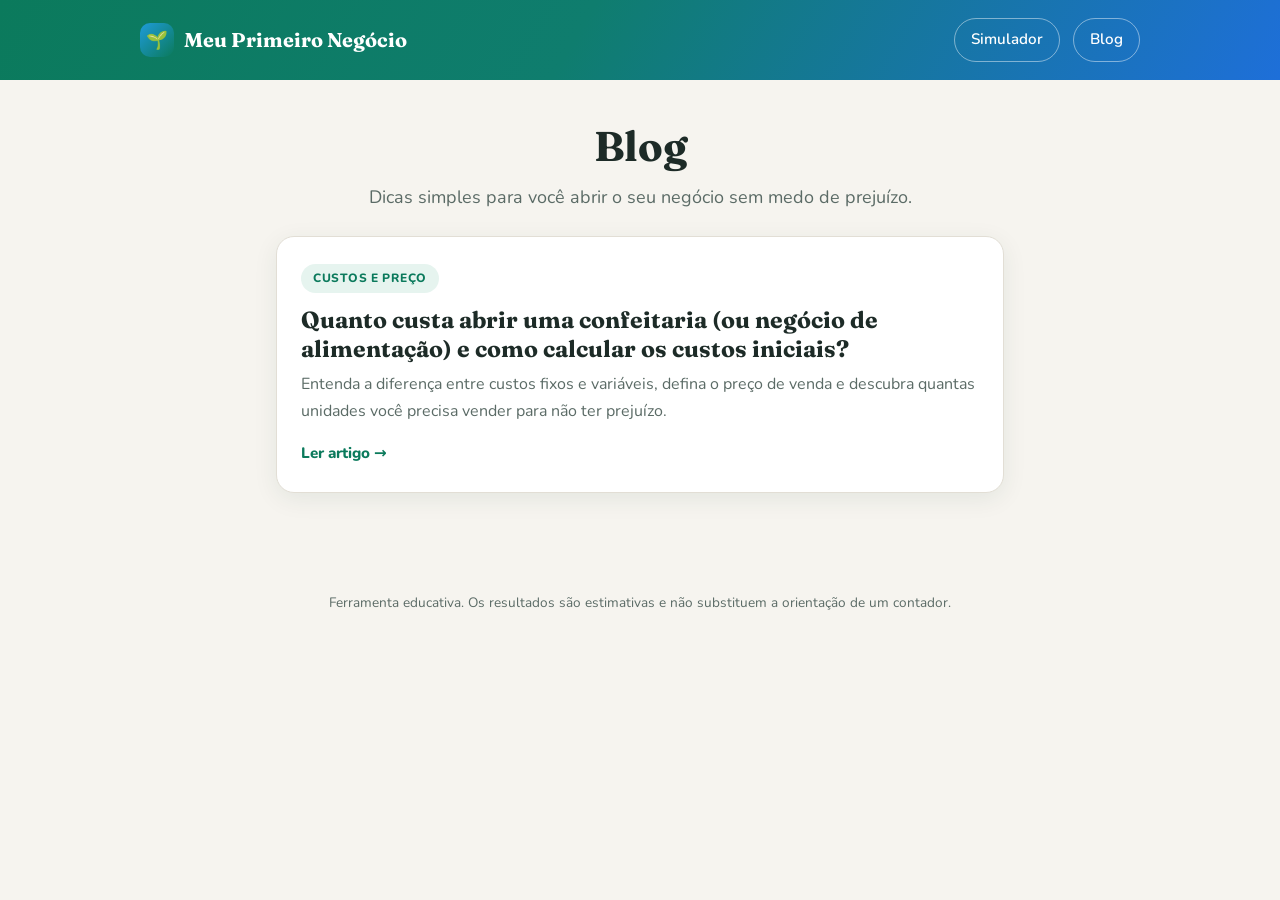
==== blog.html @ b6ea60d6 "Add files via upload Adiciona blog e primeiro artigo" ====
<!DOCTYPE html>
<html lang="pt-BR">
<head>
  <meta charset="UTF-8">
  <meta name="viewport" content="width=device-width, initial-scale=1">
  <title>Blog | Meu Primeiro Negócio</title>
  <meta name="description" content="Artigos simples para quem vai abrir o primeiro negócio: custos, preço de venda, margem de lucro e ponto de equilíbrio sem complicação.">
  <link rel="canonical" href="https://leosouzes.github.io/Meu-primeiro-negocio/blog.html">
  <meta property="og:title" content="Blog | Meu Primeiro Negócio">
  <meta property="og:description" content="Aprenda a calcular custos, preço e ponto de equilíbrio do seu negócio de forma simples.">
  <meta property="og:type" content="website">
  <link rel="preconnect" href="https://fonts.googleapis.com">
  <link rel="preconnect" href="https://fonts.gstatic.com" crossorigin>
  <link href="https://fonts.googleapis.com/css2?family=Fraunces:wght@600;700&family=Nunito:wght@400;600;800&display=swap" rel="stylesheet">
  <link rel="stylesheet" href="blog-style.css">
</head>
<body>
  <header class="header">
    <div class="header-inner">
      <a class="brand" href="./"><span class="brand-logo">🌱</span> Meu Primeiro Negócio</a>
      <nav class="nav">
        <a href="./">Simulador</a>
        <a href="blog.html">Blog</a>
      </nav>
    </div>
  </header>

  <main class="container">
    <section class="hero">
      <h1>Blog</h1>
      <p>Dicas simples para você abrir o seu negócio sem medo de prejuízo.</p>
    </section>

    <a class="post-card" href="quanto-custa-abrir-confeitaria.html">
      <span class="tag">Custos e preço</span>
      <h2>Quanto custa abrir uma confeitaria (ou negócio de alimentação) e como calcular os custos iniciais?</h2>
      <p>Entenda a diferença entre custos fixos e variáveis, defina o preço de venda e descubra quantas unidades você precisa vender para não ter prejuízo.</p>
      <span class="read-more">Ler artigo →</span>
    </a>
  </main>

  <footer class="footer">
    Ferramenta educativa. Os resultados são estimativas e não substituem a orientação de um contador.
  </footer>
</body>
</html>
---- blog-style.css ----
:root {
  --bg: #f6f4ef;
  --card: #ffffff;
  --text: #1d2b27;
  --muted: #5b6b66;
  --green: #0b7a5c;
  --green-dark: #075d46;
  --blue: #1e6fd9;
  --orange: #f26b3a;
  --soft: #e6f4ef;
  --border: #e2ded5;
  --shadow: 0 6px 24px rgba(11, 60, 48, 0.08);
}

@media (prefers-color-scheme: dark) {
  :root {
    --bg: #111b18;
    --card: #182622;
    --text: #e8f0ed;
    --muted: #9fb3ac;
    --soft: #1a3029;
    --border: #2a3d37;
    --shadow: 0 6px 24px rgba(0, 0, 0, 0.35);
  }
}

* { box-sizing: border-box; }

html { scroll-behavior: smooth; }

body {
  margin: 0;
  background: var(--bg);
  color: var(--text);
  font-family: "Nunito", system-ui, -apple-system, "Segoe UI", Roboto, sans-serif;
  font-size: 18px;
  line-height: 1.7;
}

h1, h2, h3 {
  font-family: "Fraunces", Georgia, "Times New Roman", serif;
  line-height: 1.25;
  color: var(--text);
}

a { color: var(--blue); }

.header {
  background: linear-gradient(120deg, #0b7a5c 0%, #0f7d6e 45%, #1e6fd9 100%);
  color: #fff;
  padding: 18px 16px;
}

.header-inner {
  max-width: 1000px;
  margin: 0 auto;
  display: flex;
  align-items: center;
  justify-content: space-between;
  gap: 12px;
  flex-wrap: wrap;
}

.brand {
  display: flex;
  align-items: center;
  gap: 10px;
  color: #fff;
  text-decoration: none;
  font-family: "Fraunces", Georgia, serif;
  font-weight: 700;
  font-size: 1.25rem;
}

.brand-logo {
  width: 34px;
  height: 34px;
  border-radius: 10px;
  background: linear-gradient(135deg, #1e9bd9, #0b7a5c);
  display: grid;
  place-items: center;
  font-size: 1.1rem;
}

.nav a {
  color: #fff;
  text-decoration: none;
  font-size: 0.95rem;
  font-weight: 600;
  padding: 8px 16px;
  border: 1px solid rgba(255, 255, 255, 0.45);
  border-radius: 999px;
  margin-left: 8px;
  display: inline-block;
}

.nav a:hover { background: rgba(255, 255, 255, 0.15); }

.container {
  max-width: 760px;
  margin: 0 auto;
  padding: 32px 16px 56px;
}

.hero { text-align: center; padding: 8px 0 24px; }
.hero h1 { font-size: clamp(1.9rem, 5vw, 2.6rem); margin: 0 0 10px; }
.hero p { color: var(--muted); margin: 0; }

.post-card {
  display: block;
  background: var(--card);
  border: 1px solid var(--border);
  border-radius: 18px;
  box-shadow: var(--shadow);
  padding: 24px;
  text-decoration: none;
  color: inherit;
  margin-bottom: 18px;
  transition: transform 0.15s ease;
}

.post-card:hover { transform: translateY(-2px); }

.tag {
  display: inline-block;
  background: var(--soft);
  color: var(--green);
  font-size: 0.75rem;
  font-weight: 800;
  letter-spacing: 0.06em;
  text-transform: uppercase;
  padding: 4px 12px;
  border-radius: 999px;
}

.post-card h2 { margin: 12px 0 8px; font-size: 1.45rem; }
.post-card p { margin: 0 0 12px; color: var(--muted); font-size: 1rem; }
.read-more { color: var(--green); font-weight: 800; font-size: 0.95rem; }

/* Article */
.article h1 { font-size: clamp(1.7rem, 5vw, 2.3rem); margin: 14px 0 12px; }
.meta { color: var(--muted); font-size: 0.9rem; margin-bottom: 28px; }
.article h2 { font-size: 1.5rem; margin: 40px 0 10px; }
.article p { margin: 0 0 16px; }
.article ul, .article ol { padding-left: 22px; margin: 0 0 18px; }
.article li { margin-bottom: 8px; }
.article hr { border: 0; border-top: 1px solid var(--border); margin: 32px 0; }

.callout {
  background: var(--soft);
  border-left: 5px solid var(--green);
  border-radius: 12px;
  padding: 14px 18px;
  margin: 0 0 18px;
  font-size: 1rem;
}

.callout.warn { border-left-color: var(--orange); background: rgba(242, 107, 58, 0.1); }
.callout p { margin: 0; }

.formula {
  background: var(--card);
  border: 2px dashed var(--green);
  border-radius: 14px;
  text-align: center;
  padding: 16px;
  font-weight: 800;
  margin: 0 0 18px;
}

.cta {
  background: linear-gradient(120deg, #0b7a5c, #1e6fd9);
  color: #fff;
  border-radius: 20px;
  padding: 30px 24px;
  margin: 40px 0 24px;
  text-align: center;
}

.cta h2 { color: #fff; margin: 0 0 10px; }
.cta ul { list-style: none; padding: 0; margin: 0 0 20px; text-align: left; display: inline-block; }
.cta p { margin: 0 0 14px; }

.btn {
  display: inline-block;
  background: var(--orange);
  color: #fff;
  text-decoration: none;
  font-weight: 800;
  padding: 14px 28px;
  border-radius: 999px;
  box-shadow: 0 6px 18px rgba(0, 0, 0, 0.25);
}

.btn:hover { filter: brightness(1.08); }

.disclaimer { color: var(--muted); font-size: 0.85rem; font-style: italic; }

.footer {
  text-align: center;
  color: var(--muted);
  font-size: 0.85rem;
  padding: 24px 16px 40px;
}

@media (max-width: 600px) {
  body { font-size: 17px; }
  .nav a { margin: 4px 4px 0 0; }
}
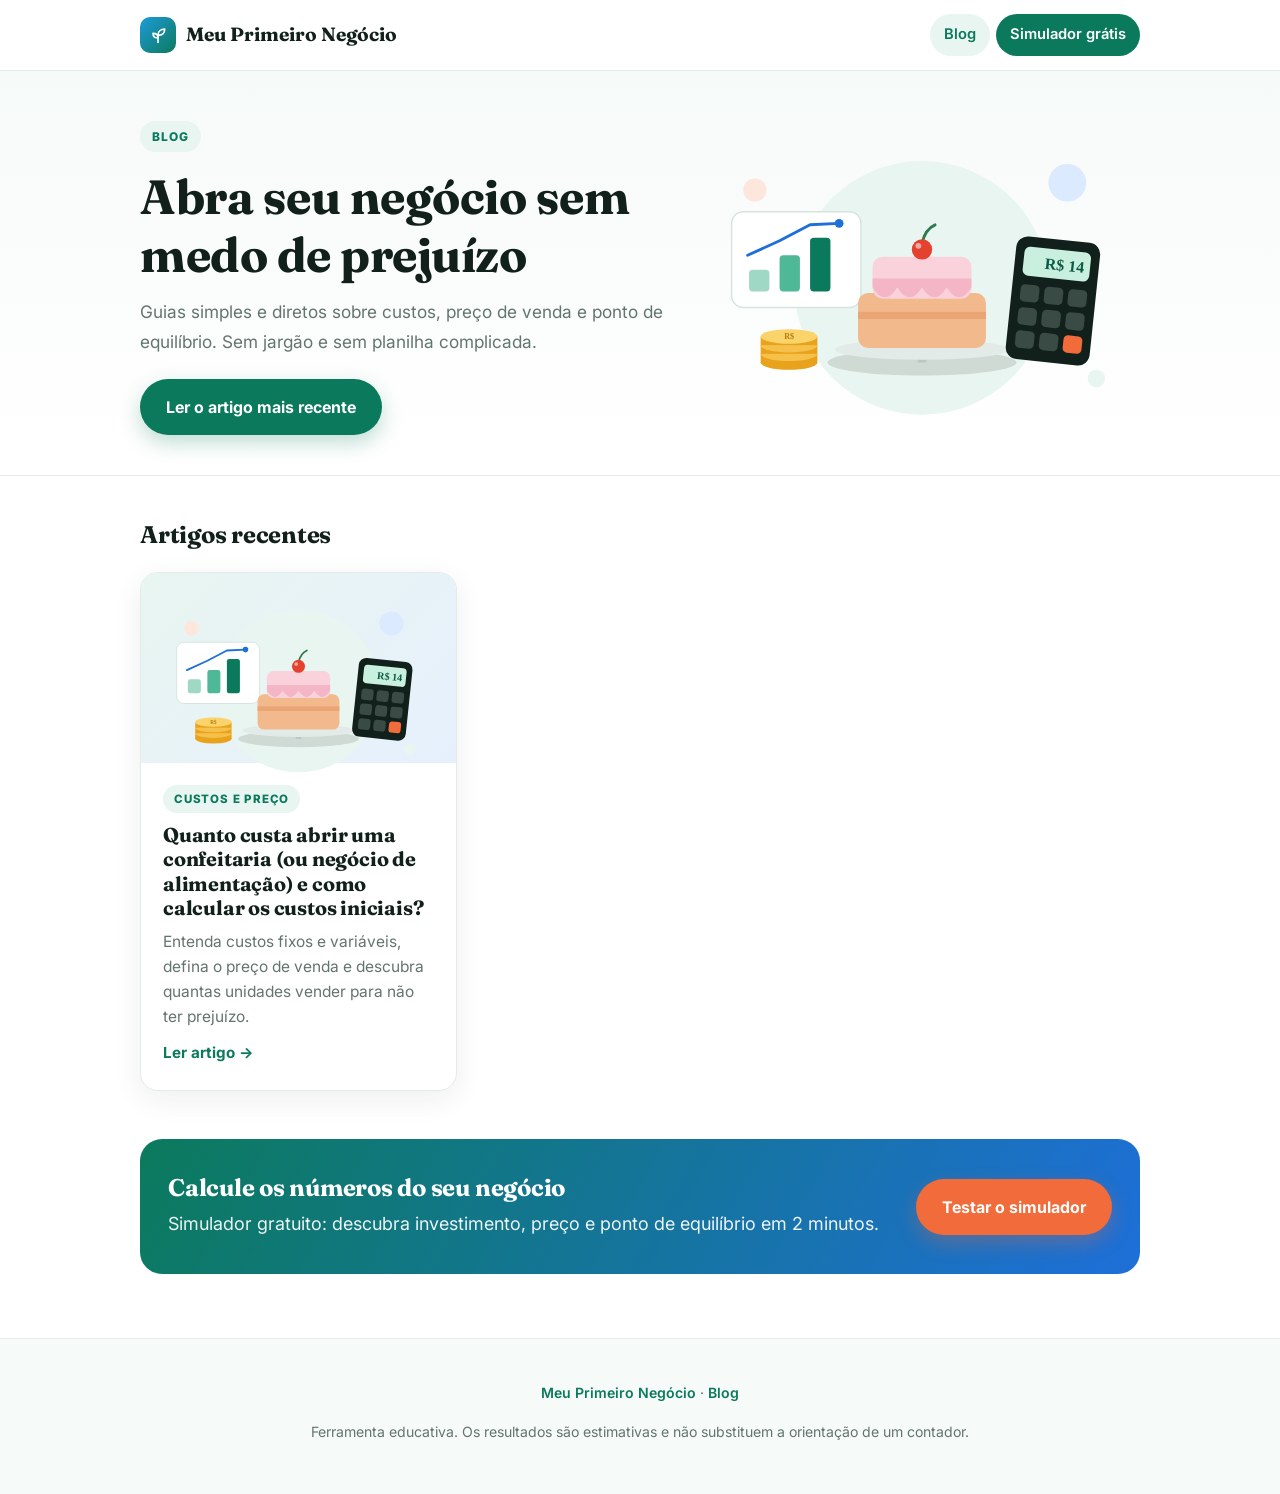
==== commit c34765b4: "Add files via upload Adiciona blog" ====
--- a/blog.html
+++ b/blog.html
@@ -11,36 +11,68 @@
   <meta property="og:type" content="website">
   <link rel="preconnect" href="https://fonts.googleapis.com">
   <link rel="preconnect" href="https://fonts.gstatic.com" crossorigin>
-  <link href="https://fonts.googleapis.com/css2?family=Fraunces:wght@600;700&family=Nunito:wght@400;600;800&display=swap" rel="stylesheet">
+  <link href="https://fonts.googleapis.com/css2?family=Fraunces:wght@600;700&family=Inter:wght@400;500;600;700;800&display=swap" rel="stylesheet">
   <link rel="stylesheet" href="blog-style.css">
 </head>
 <body>
   <header class="header">
     <div class="header-inner">
-      <a class="brand" href="./"><span class="brand-logo">🌱</span> Meu Primeiro Negócio</a>
+      <a class="brand" href="./">
+        <span class="brand-logo">
+          <svg viewBox="0 0 24 24" fill="none" stroke="#fff" stroke-width="2" stroke-linecap="round" stroke-linejoin="round"><path d="M12 21v-9"/><path d="M12 12c0-4 3-7 8-7 0 5-3 8-8 7z"/><path d="M12 15c0-3-2-5-6-5 0 4 2 6 6 5z"/></svg>
+        </span>
+        Meu Primeiro Negócio
+      </a>
       <nav class="nav">
-        <a href="./">Simulador</a>
-        <a href="blog.html">Blog</a>
+        <a href="blog.html" class="active">Blog</a>
+        <a href="./" class="nav-cta">Simulador grátis</a>
       </nav>
     </div>
   </header>
 
+  <section class="hero">
+    <div class="hero-inner">
+      <div>
+        <span class="eyebrow">Blog</span>
+        <h1>Abra seu negócio sem medo de prejuízo</h1>
+        <p>Guias simples e diretos sobre custos, preço de venda e ponto de equilíbrio. Sem jargão e sem planilha complicada.</p>
+        <a class="btn" href="quanto-custa-abrir-confeitaria.html">Ler o artigo mais recente</a>
+      </div>
+      <div class="hero-art">
+        <img src="hero-negocio.svg" alt="Ilustração de um bolo, uma calculadora, moedas e um gráfico de crescimento">
+      </div>
+    </div>
+  </section>
+
   <main class="container">
-    <section class="hero">
-      <h1>Blog</h1>
-      <p>Dicas simples para você abrir o seu negócio sem medo de prejuízo.</p>
+    <h2 class="section-title">Artigos recentes</h2>
+
+    <div class="post-grid">
+      <a class="post-card" href="quanto-custa-abrir-confeitaria.html">
+        <div class="post-thumb">
+          <img src="hero-negocio.svg" alt="Ilustração de confeitaria, calculadora e moedas">
+        </div>
+        <div class="post-body">
+          <span class="tag">Custos e preço</span>
+          <h3>Quanto custa abrir uma confeitaria (ou negócio de alimentação) e como calcular os custos iniciais?</h3>
+          <p>Entenda custos fixos e variáveis, defina o preço de venda e descubra quantas unidades vender para não ter prejuízo.</p>
+          <span class="read-more">Ler artigo →</span>
+        </div>
+      </a>
+    </div>
+
+    <section class="banner">
+      <div>
+        <h2>Calcule os números do seu negócio</h2>
+        <p>Simulador gratuito: descubra investimento, preço e ponto de equilíbrio em 2 minutos.</p>
+      </div>
+      <a class="btn orange" href="./">Testar o simulador</a>
     </section>
-
-    <a class="post-card" href="quanto-custa-abrir-confeitaria.html">
-      <span class="tag">Custos e preço</span>
-      <h2>Quanto custa abrir uma confeitaria (ou negócio de alimentação) e como calcular os custos iniciais?</h2>
-      <p>Entenda a diferença entre custos fixos e variáveis, defina o preço de venda e descubra quantas unidades você precisa vender para não ter prejuízo.</p>
-      <span class="read-more">Ler artigo →</span>
-    </a>
   </main>
 
   <footer class="footer">
-    Ferramenta educativa. Os resultados são estimativas e não substituem a orientação de um contador.
+    <p><a href="./">Meu Primeiro Negócio</a> · <a href="blog.html">Blog</a></p>
+    <p>Ferramenta educativa. Os resultados são estimativas e não substituem a orientação de um contador.</p>
   </footer>
 </body>
 </html>
--- a/blog-style.css
+++ b/blog-style.css
@@ -1,150 +1,289 @@
 :root {
-  --bg: #f6f4ef;
-  --card: #ffffff;
-  --text: #1d2b27;
-  --muted: #5b6b66;
+  --bg: #ffffff;
+  --alt: #f6faf8;
+  --ink: #12201c;
+  --text: #2a3a35;
+  --muted: #64746f;
   --green: #0b7a5c;
   --green-dark: #075d46;
   --blue: #1e6fd9;
   --orange: #f26b3a;
-  --soft: #e6f4ef;
-  --border: #e2ded5;
-  --shadow: 0 6px 24px rgba(11, 60, 48, 0.08);
-}
-
-@media (prefers-color-scheme: dark) {
-  :root {
-    --bg: #111b18;
-    --card: #182622;
-    --text: #e8f0ed;
-    --muted: #9fb3ac;
-    --soft: #1a3029;
-    --border: #2a3d37;
-    --shadow: 0 6px 24px rgba(0, 0, 0, 0.35);
-  }
+  --soft: #e8f5f0;
+  --border: #e4ebe8;
+  --shadow: 0 8px 30px rgba(18, 32, 28, 0.07);
 }
 
 * { box-sizing: border-box; }
-
 html { scroll-behavior: smooth; }
 
 body {
   margin: 0;
   background: var(--bg);
   color: var(--text);
-  font-family: "Nunito", system-ui, -apple-system, "Segoe UI", Roboto, sans-serif;
+  font-family: "Inter", system-ui, -apple-system, "Segoe UI", Roboto, sans-serif;
   font-size: 18px;
-  line-height: 1.7;
+  line-height: 1.75;
+  -webkit-font-smoothing: antialiased;
 }
 
 h1, h2, h3 {
   font-family: "Fraunces", Georgia, "Times New Roman", serif;
-  line-height: 1.25;
-  color: var(--text);
+  color: var(--ink);
+  line-height: 1.22;
+  letter-spacing: -0.01em;
 }
 
 a { color: var(--blue); }
 
+/* Header */
 .header {
-  background: linear-gradient(120deg, #0b7a5c 0%, #0f7d6e 45%, #1e6fd9 100%);
-  color: #fff;
-  padding: 18px 16px;
+  background: rgba(255, 255, 255, 0.92);
+  backdrop-filter: blur(8px);
+  border-bottom: 1px solid var(--border);
+  position: sticky;
+  top: 0;
+  z-index: 10;
 }
 
 .header-inner {
-  max-width: 1000px;
+  max-width: 1040px;
   margin: 0 auto;
+  padding: 14px 20px;
   display: flex;
   align-items: center;
   justify-content: space-between;
   gap: 12px;
-  flex-wrap: wrap;
 }
 
 .brand {
   display: flex;
   align-items: center;
   gap: 10px;
-  color: #fff;
+  color: var(--ink);
   text-decoration: none;
   font-family: "Fraunces", Georgia, serif;
   font-weight: 700;
-  font-size: 1.25rem;
+  font-size: 1.2rem;
 }
 
 .brand-logo {
-  width: 34px;
-  height: 34px;
+  width: 36px;
+  height: 36px;
   border-radius: 10px;
   background: linear-gradient(135deg, #1e9bd9, #0b7a5c);
   display: grid;
   place-items: center;
-  font-size: 1.1rem;
-}
+}
+
+.brand-logo svg { width: 20px; height: 20px; }
+
+.nav { display: flex; align-items: center; gap: 6px; }
 
 .nav a {
+  color: var(--text);
+  text-decoration: none;
+  font-size: 0.92rem;
+  font-weight: 600;
+  padding: 8px 14px;
+  border-radius: 999px;
+}
+
+.nav a:hover { background: var(--alt); }
+.nav a.active { color: var(--green); background: var(--soft); }
+.nav a.nav-cta { background: var(--green); color: #fff; }
+.nav a.nav-cta:hover { background: var(--green-dark); }
+
+/* Hero do blog */
+.hero {
+  background: linear-gradient(180deg, var(--alt) 0%, #fff 100%);
+  border-bottom: 1px solid var(--border);
+}
+
+.hero-inner {
+  max-width: 1040px;
+  margin: 0 auto;
+  padding: 48px 20px 40px;
+  display: grid;
+  grid-template-columns: 1.1fr 0.9fr;
+  gap: 32px;
+  align-items: center;
+}
+
+.eyebrow {
+  display: inline-block;
+  color: var(--green);
+  background: var(--soft);
+  font-size: 0.75rem;
+  font-weight: 800;
+  letter-spacing: 0.08em;
+  text-transform: uppercase;
+  padding: 5px 12px;
+  border-radius: 999px;
+}
+
+.hero h1 { font-size: clamp(2rem, 5vw, 3rem); margin: 16px 0 12px; }
+.hero p { color: var(--muted); margin: 0 0 22px; font-size: 1.08rem; }
+.hero img { width: 100%; height: auto; display: block; }
+
+.btn {
+  display: inline-block;
+  background: var(--green);
   color: #fff;
   text-decoration: none;
-  font-size: 0.95rem;
-  font-weight: 600;
-  padding: 8px 16px;
-  border: 1px solid rgba(255, 255, 255, 0.45);
+  font-weight: 700;
+  font-size: 1rem;
+  padding: 14px 26px;
   border-radius: 999px;
-  margin-left: 8px;
-  display: inline-block;
-}
-
-.nav a:hover { background: rgba(255, 255, 255, 0.15); }
-
-.container {
-  max-width: 760px;
-  margin: 0 auto;
-  padding: 32px 16px 56px;
-}
-
-.hero { text-align: center; padding: 8px 0 24px; }
-.hero h1 { font-size: clamp(1.9rem, 5vw, 2.6rem); margin: 0 0 10px; }
-.hero p { color: var(--muted); margin: 0; }
+  box-shadow: 0 8px 20px rgba(11, 122, 92, 0.25);
+  transition: transform 0.15s ease, background 0.15s ease;
+}
+
+.btn:hover { background: var(--green-dark); transform: translateY(-1px); }
+.btn.orange { background: var(--orange); box-shadow: 0 8px 20px rgba(242, 107, 58, 0.3); }
+.btn.orange:hover { background: #e05a2a; }
+
+/* Lista de artigos */
+.container { max-width: 1040px; margin: 0 auto; padding: 44px 20px 64px; }
+.section-title { font-size: 1.5rem; margin: 0 0 22px; }
+
+.post-grid { display: grid; grid-template-columns: repeat(auto-fill, minmax(300px, 1fr)); gap: 24px; }
 
 .post-card {
-  display: block;
-  background: var(--card);
+  display: flex;
+  flex-direction: column;
+  background: #fff;
   border: 1px solid var(--border);
   border-radius: 18px;
-  box-shadow: var(--shadow);
-  padding: 24px;
+  overflow: hidden;
   text-decoration: none;
   color: inherit;
-  margin-bottom: 18px;
-  transition: transform 0.15s ease;
-}
-
-.post-card:hover { transform: translateY(-2px); }
+  box-shadow: var(--shadow);
+  transition: transform 0.15s ease, box-shadow 0.15s ease;
+}
+
+.post-card:hover { transform: translateY(-3px); box-shadow: 0 14px 36px rgba(18, 32, 28, 0.12); }
+
+.post-thumb {
+  background: linear-gradient(135deg, #e8f5f0, #e6f0fd);
+  padding: 18px;
+  display: grid;
+  place-items: center;
+  height: 190px;
+}
+
+.post-thumb img { height: 100%; width: auto; }
+.post-body { padding: 22px 22px 24px; display: flex; flex-direction: column; gap: 10px; flex: 1; }
+.post-body h3 { margin: 0; font-size: 1.25rem; }
+.post-body p { margin: 0; color: var(--muted); font-size: 0.97rem; line-height: 1.6; }
+.read-more { color: var(--green); font-weight: 700; font-size: 0.95rem; margin-top: auto; }
 
 .tag {
-  display: inline-block;
+  align-self: flex-start;
   background: var(--soft);
   color: var(--green);
-  font-size: 0.75rem;
+  font-size: 0.72rem;
   font-weight: 800;
-  letter-spacing: 0.06em;
+  letter-spacing: 0.07em;
   text-transform: uppercase;
-  padding: 4px 12px;
+  padding: 4px 11px;
   border-radius: 999px;
 }
 
-.post-card h2 { margin: 12px 0 8px; font-size: 1.45rem; }
-.post-card p { margin: 0 0 12px; color: var(--muted); font-size: 1rem; }
-.read-more { color: var(--green); font-weight: 800; font-size: 0.95rem; }
-
-/* Article */
-.article h1 { font-size: clamp(1.7rem, 5vw, 2.3rem); margin: 14px 0 12px; }
-.meta { color: var(--muted); font-size: 0.9rem; margin-bottom: 28px; }
-.article h2 { font-size: 1.5rem; margin: 40px 0 10px; }
+/* Banner de CTA da listagem */
+.banner {
+  margin-top: 48px;
+  background: linear-gradient(120deg, #0b7a5c, #1e6fd9);
+  color: #fff;
+  border-radius: 22px;
+  padding: 34px 28px;
+  display: flex;
+  align-items: center;
+  justify-content: space-between;
+  gap: 20px;
+  flex-wrap: wrap;
+}
+
+.banner h2 { color: #fff; margin: 0 0 6px; font-size: 1.5rem; }
+.banner p { margin: 0; opacity: 0.92; }
+
+/* Artigo */
+.article-wrap { max-width: 760px; margin: 0 auto; padding: 36px 20px 64px; }
+.crumbs { font-size: 0.88rem; color: var(--muted); margin-bottom: 18px; }
+.crumbs a { color: var(--muted); text-decoration: none; }
+.crumbs a:hover { color: var(--green); }
+
+.article h1 { font-size: clamp(1.8rem, 5vw, 2.55rem); margin: 14px 0 14px; }
+.lead { font-size: 1.15rem; color: var(--muted); margin: 0 0 20px; }
+
+.meta {
+  display: flex;
+  align-items: center;
+  gap: 12px;
+  color: var(--muted);
+  font-size: 0.9rem;
+  padding: 14px 0;
+  border-top: 1px solid var(--border);
+  border-bottom: 1px solid var(--border);
+  margin-bottom: 26px;
+}
+
+.avatar {
+  width: 36px; height: 36px; border-radius: 50%;
+  background: linear-gradient(135deg, #1e9bd9, #0b7a5c);
+  display: grid; place-items: center; flex-shrink: 0;
+}
+
+.avatar svg { width: 18px; height: 18px; }
+.meta strong { color: var(--ink); }
+
+.cover {
+  background: linear-gradient(135deg, #e8f5f0, #e6f0fd);
+  border-radius: 20px;
+  padding: 20px;
+  margin: 0 0 30px;
+}
+
+.cover img { display: block; width: 100%; max-width: 460px; height: auto; margin: 0 auto; }
+
+.toc {
+  background: var(--alt);
+  border: 1px solid var(--border);
+  border-radius: 16px;
+  padding: 18px 22px;
+  margin: 0 0 30px;
+  font-size: 0.98rem;
+}
+
+.toc strong { color: var(--ink); display: block; margin-bottom: 6px; }
+.toc ol { margin: 0; padding-left: 20px; }
+.toc li { margin: 4px 0; }
+.toc a { color: var(--text); text-decoration: none; }
+.toc a:hover { color: var(--green); text-decoration: underline; }
+
+.article h2 {
+  font-size: 1.6rem;
+  margin: 44px 0 12px;
+  display: flex;
+  align-items: center;
+  gap: 12px;
+  scroll-margin-top: 80px;
+}
+
+.h-icon {
+  width: 42px; height: 42px; flex-shrink: 0;
+  border-radius: 12px;
+  background: var(--soft);
+  display: grid; place-items: center;
+}
+
+.h-icon svg { width: 24px; height: 24px; }
+.h-icon.blue { background: #e6f0fd; }
+.h-icon.orange { background: #fdebe3; }
+
 .article p { margin: 0 0 16px; }
 .article ul, .article ol { padding-left: 22px; margin: 0 0 18px; }
 .article li { margin-bottom: 8px; }
-.article hr { border: 0; border-top: 1px solid var(--border); margin: 32px 0; }
+.article strong { color: var(--ink); }
 
 .callout {
   background: var(--soft);
@@ -155,55 +294,99 @@
   font-size: 1rem;
 }
 
-.callout.warn { border-left-color: var(--orange); background: rgba(242, 107, 58, 0.1); }
 .callout p { margin: 0; }
+.callout.warn { border-left-color: var(--orange); background: #fdf0ea; }
+.callout.info { border-left-color: var(--blue); background: #eaf2fd; }
+
+/* Cartão visual do preço */
+.price-card {
+  border: 1px solid var(--border);
+  border-radius: 18px;
+  padding: 20px;
+  margin: 6px 0 20px;
+  box-shadow: var(--shadow);
+  background: #fff;
+}
+
+.price-card .title { font-weight: 800; color: var(--ink); margin-bottom: 14px; font-size: 0.95rem; }
+.bar { display: flex; height: 46px; border-radius: 12px; overflow: hidden; font-weight: 800; font-size: 0.92rem; color: #fff; }
+.bar span { display: flex; align-items: center; justify-content: center; }
+.bar .cost { width: 43%; background: #7b8f89; }
+.bar .gain { width: 57%; background: var(--green); }
+.bar-legend { display: flex; justify-content: space-between; margin-top: 10px; font-size: 0.88rem; color: var(--muted); }
+.price-total { text-align: right; margin-top: 8px; font-weight: 800; color: var(--ink); }
 
 .formula {
-  background: var(--card);
-  border: 2px dashed var(--green);
+  background: var(--alt);
+  border: 2px dashed #9fd3c1;
   border-radius: 14px;
   text-align: center;
   padding: 16px;
   font-weight: 800;
+  color: var(--ink);
   margin: 0 0 18px;
 }
+
+/* Cartões de definição */
+.duo { display: grid; grid-template-columns: 1fr 1fr; gap: 14px; margin: 0 0 20px; }
+.duo-item { border: 1px solid var(--border); border-radius: 16px; padding: 18px; background: #fff; }
+.duo-item h3 { margin: 0 0 6px; font-size: 1.1rem; }
+.duo-item p { margin: 0; font-size: 0.95rem; color: var(--muted); line-height: 1.55; }
+
+.chart {
+  border: 1px solid var(--border);
+  border-radius: 18px;
+  padding: 16px;
+  margin: 8px 0 22px;
+  background: #fff;
+  box-shadow: var(--shadow);
+}
+
+.chart svg { width: 100%; height: auto; display: block; }
+.chart figcaption { font-size: 0.85rem; color: var(--muted); text-align: center; margin-top: 6px; }
+
+.summary {
+  background: var(--alt);
+  border: 1px solid var(--border);
+  border-radius: 16px;
+  padding: 20px 24px;
+}
+
+.summary ul { margin: 0; }
 
 .cta {
   background: linear-gradient(120deg, #0b7a5c, #1e6fd9);
   color: #fff;
-  border-radius: 20px;
-  padding: 30px 24px;
-  margin: 40px 0 24px;
+  border-radius: 22px;
+  padding: 34px 26px;
+  margin: 44px 0 24px;
   text-align: center;
 }
 
-.cta h2 { color: #fff; margin: 0 0 10px; }
+.cta h2 { color: #fff; margin: 0 0 10px; justify-content: center; }
+.cta p { margin: 0 0 14px; }
+.cta strong { color: #fff; }
 .cta ul { list-style: none; padding: 0; margin: 0 0 20px; text-align: left; display: inline-block; }
-.cta p { margin: 0 0 14px; }
-
-.btn {
-  display: inline-block;
-  background: var(--orange);
-  color: #fff;
-  text-decoration: none;
-  font-weight: 800;
-  padding: 14px 28px;
-  border-radius: 999px;
-  box-shadow: 0 6px 18px rgba(0, 0, 0, 0.25);
-}
-
-.btn:hover { filter: brightness(1.08); }
 
 .disclaimer { color: var(--muted); font-size: 0.85rem; font-style: italic; }
 
 .footer {
+  border-top: 1px solid var(--border);
+  background: var(--alt);
   text-align: center;
   color: var(--muted);
-  font-size: 0.85rem;
-  padding: 24px 16px 40px;
-}
-
-@media (max-width: 600px) {
+  font-size: 0.88rem;
+  padding: 28px 16px 36px;
+}
+
+.footer a { color: var(--green); text-decoration: none; font-weight: 600; }
+
+@media (max-width: 760px) {
   body { font-size: 17px; }
-  .nav a { margin: 4px 4px 0 0; }
-}
+  .hero-inner { grid-template-columns: 1fr; padding-top: 32px; }
+  .hero-art { order: -1; max-width: 340px; margin: 0 auto; }
+  .duo { grid-template-columns: 1fr; }
+  .nav a:not(.nav-cta):not(.active) { display: none; }
+  .banner { text-align: center; justify-content: center; }
+  .article h2 { font-size: 1.4rem; }
+}
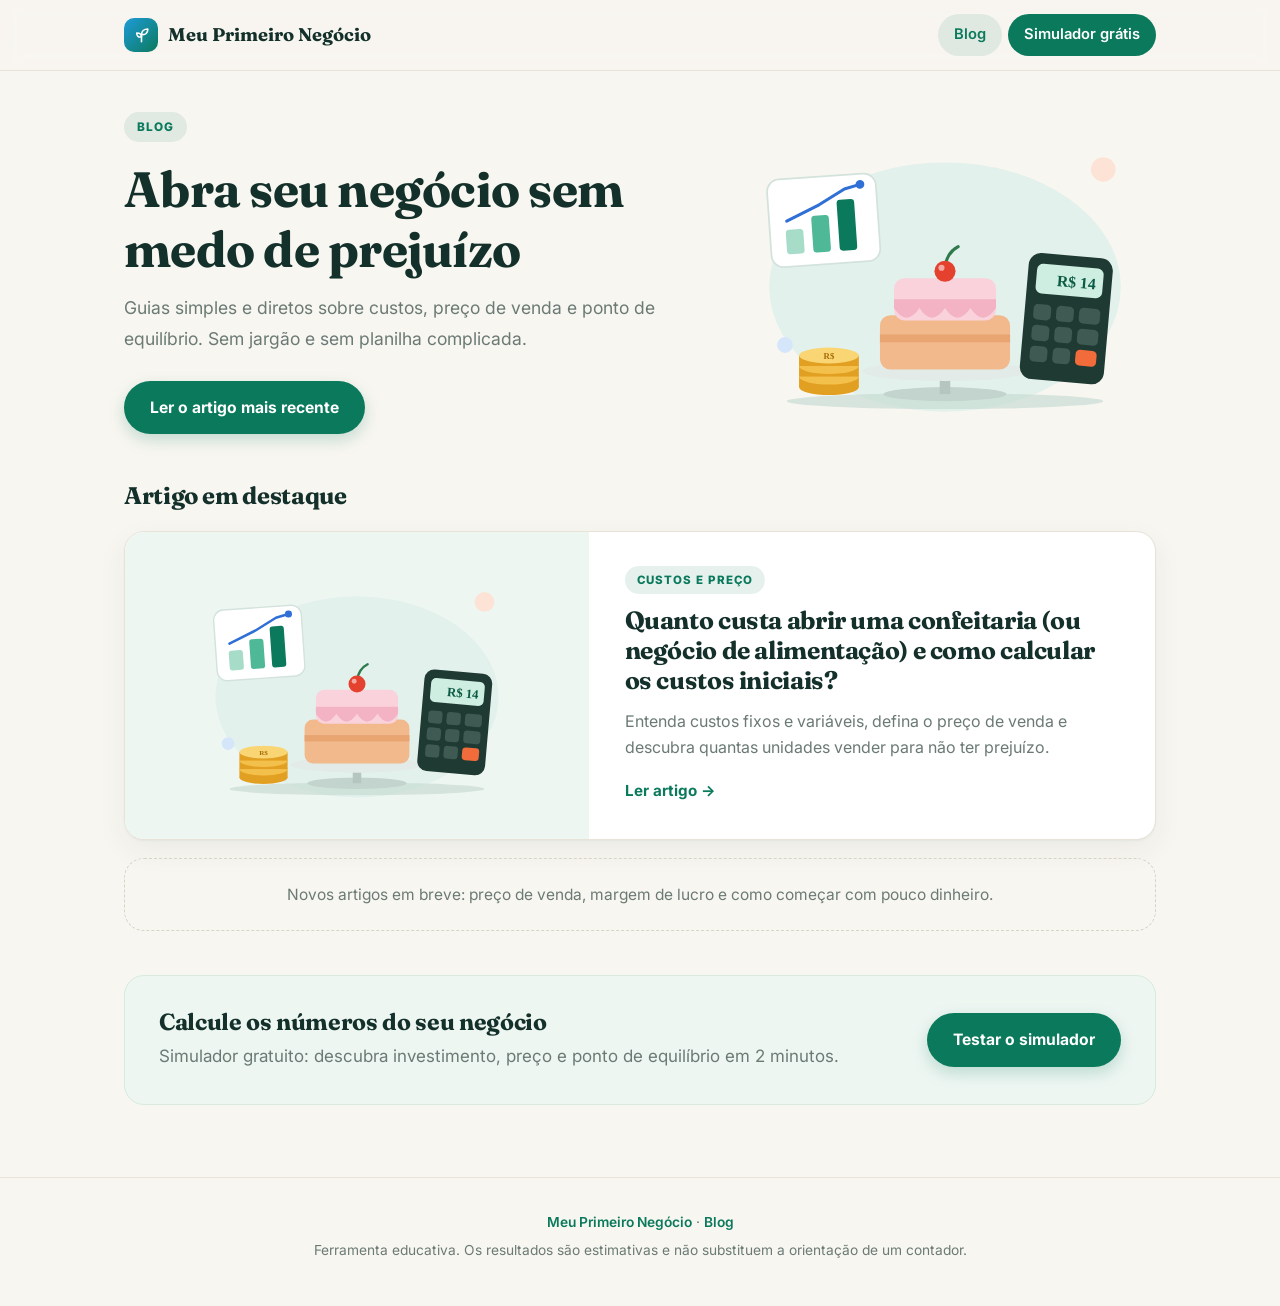
==== commit 199f69f3: "Add files via upload adiciona blog." ====
--- a/blog.html
+++ b/blog.html
@@ -38,35 +38,39 @@
         <p>Guias simples e diretos sobre custos, preço de venda e ponto de equilíbrio. Sem jargão e sem planilha complicada.</p>
         <a class="btn" href="quanto-custa-abrir-confeitaria.html">Ler o artigo mais recente</a>
       </div>
-      <div class="hero-art">
+      <div class="hero-art art">
         <img src="hero-negocio.svg" alt="Ilustração de um bolo, uma calculadora, moedas e um gráfico de crescimento">
       </div>
     </div>
   </section>
 
   <main class="container">
-    <h2 class="section-title">Artigos recentes</h2>
+    <div class="section-head">
+      <h2 class="section-title">Artigo em destaque</h2>
+    </div>
 
-    <div class="post-grid">
-      <a class="post-card" href="quanto-custa-abrir-confeitaria.html">
-        <div class="post-thumb">
+    <a class="post-card" href="quanto-custa-abrir-confeitaria.html">
+      <div class="post-thumb">
+        <div class="art">
           <img src="hero-negocio.svg" alt="Ilustração de confeitaria, calculadora e moedas">
         </div>
-        <div class="post-body">
-          <span class="tag">Custos e preço</span>
-          <h3>Quanto custa abrir uma confeitaria (ou negócio de alimentação) e como calcular os custos iniciais?</h3>
-          <p>Entenda custos fixos e variáveis, defina o preço de venda e descubra quantas unidades vender para não ter prejuízo.</p>
-          <span class="read-more">Ler artigo →</span>
-        </div>
-      </a>
-    </div>
+      </div>
+      <div class="post-body">
+        <span class="tag">Custos e preço</span>
+        <h3>Quanto custa abrir uma confeitaria (ou negócio de alimentação) e como calcular os custos iniciais?</h3>
+        <p>Entenda custos fixos e variáveis, defina o preço de venda e descubra quantas unidades vender para não ter prejuízo.</p>
+        <span class="read-more">Ler artigo →</span>
+      </div>
+    </a>
+
+    <div class="soon">Novos artigos em breve: preço de venda, margem de lucro e como começar com pouco dinheiro.</div>
 
     <section class="banner">
       <div>
         <h2>Calcule os números do seu negócio</h2>
         <p>Simulador gratuito: descubra investimento, preço e ponto de equilíbrio em 2 minutos.</p>
       </div>
-      <a class="btn orange" href="./">Testar o simulador</a>
+      <a class="btn" href="./">Testar o simulador</a>
     </section>
   </main>
 
--- a/blog-style.css
+++ b/blog-style.css
@@ -1,16 +1,17 @@
 :root {
-  --bg: #ffffff;
-  --alt: #f6faf8;
-  --ink: #12201c;
-  --text: #2a3a35;
-  --muted: #64746f;
+  --bg: #f8f6f1;
+  --card: #ffffff;
+  --tint: #eef6f2;
+  --ink: #14302a;
+  --text: #34433e;
+  --muted: #6b7a75;
   --green: #0b7a5c;
-  --green-dark: #075d46;
-  --blue: #1e6fd9;
+  --green-dark: #086149;
+  --blue: #2f6fd6;
   --orange: #f26b3a;
-  --soft: #e8f5f0;
-  --border: #e4ebe8;
-  --shadow: 0 8px 30px rgba(18, 32, 28, 0.07);
+  --border: #e7e3d9;
+  --shadow: 0 1px 2px rgba(20, 48, 42, 0.04), 0 10px 30px rgba(20, 48, 42, 0.06);
+  --radius: 20px;
 }
 
 * { box-sizing: border-box; }
@@ -21,24 +22,27 @@
   background: var(--bg);
   color: var(--text);
   font-family: "Inter", system-ui, -apple-system, "Segoe UI", Roboto, sans-serif;
-  font-size: 18px;
+  font-size: 17px;
   line-height: 1.75;
   -webkit-font-smoothing: antialiased;
 }
+
+img, svg { max-width: 100%; }
 
 h1, h2, h3 {
   font-family: "Fraunces", Georgia, "Times New Roman", serif;
   color: var(--ink);
-  line-height: 1.22;
-  letter-spacing: -0.01em;
-}
-
-a { color: var(--blue); }
-
-/* Header */
+  line-height: 1.2;
+  letter-spacing: -0.015em;
+  font-weight: 700;
+}
+
+a { color: var(--green); }
+
+/* ---------- Cabeçalho ---------- */
 .header {
-  background: rgba(255, 255, 255, 0.92);
-  backdrop-filter: blur(8px);
+  background: rgba(248, 246, 241, 0.9);
+  backdrop-filter: saturate(1.4) blur(10px);
   border-bottom: 1px solid var(--border);
   position: sticky;
   top: 0;
@@ -46,9 +50,9 @@
 }
 
 .header-inner {
-  max-width: 1040px;
+  max-width: 1080px;
   margin: 0 auto;
-  padding: 14px 20px;
+  padding: 14px 24px;
   display: flex;
   align-items: center;
   justify-content: space-between;
@@ -56,6 +60,7 @@
 }
 
 .brand {
+  white-space: nowrap;
   display: flex;
   align-items: center;
   gap: 10px;
@@ -63,195 +68,218 @@
   text-decoration: none;
   font-family: "Fraunces", Georgia, serif;
   font-weight: 700;
-  font-size: 1.2rem;
+  font-size: 1.15rem;
 }
 
 .brand-logo {
-  width: 36px;
-  height: 36px;
+  width: 34px;
+  height: 34px;
   border-radius: 10px;
   background: linear-gradient(135deg, #1e9bd9, #0b7a5c);
   display: grid;
   place-items: center;
 }
 
-.brand-logo svg { width: 20px; height: 20px; }
+.brand-logo svg { width: 19px; height: 19px; }
 
 .nav { display: flex; align-items: center; gap: 6px; }
 
 .nav a {
+  white-space: nowrap;
   color: var(--text);
   text-decoration: none;
   font-size: 0.92rem;
   font-weight: 600;
-  padding: 8px 14px;
+  padding: 8px 16px;
   border-radius: 999px;
-}
-
-.nav a:hover { background: var(--alt); }
-.nav a.active { color: var(--green); background: var(--soft); }
+  transition: background 0.2s ease, color 0.2s ease;
+}
+
+.nav a:hover { background: rgba(11, 122, 92, 0.08); }
+.nav a.active { color: var(--green); background: rgba(11, 122, 92, 0.1); }
 .nav a.nav-cta { background: var(--green); color: #fff; }
 .nav a.nav-cta:hover { background: var(--green-dark); }
 
-/* Hero do blog */
-.hero {
-  background: linear-gradient(180deg, var(--alt) 0%, #fff 100%);
-  border-bottom: 1px solid var(--border);
-}
-
-.hero-inner {
-  max-width: 1040px;
-  margin: 0 auto;
-  padding: 48px 20px 40px;
-  display: grid;
-  grid-template-columns: 1.1fr 0.9fr;
-  gap: 32px;
-  align-items: center;
-}
-
-.eyebrow {
-  display: inline-block;
-  color: var(--green);
-  background: var(--soft);
-  font-size: 0.75rem;
-  font-weight: 800;
-  letter-spacing: 0.08em;
-  text-transform: uppercase;
-  padding: 5px 12px;
-  border-radius: 999px;
-}
-
-.hero h1 { font-size: clamp(2rem, 5vw, 3rem); margin: 16px 0 12px; }
-.hero p { color: var(--muted); margin: 0 0 22px; font-size: 1.08rem; }
-.hero img { width: 100%; height: auto; display: block; }
-
+/* ---------- Botões ---------- */
 .btn {
   display: inline-block;
   background: var(--green);
   color: #fff;
   text-decoration: none;
   font-weight: 700;
-  font-size: 1rem;
-  padding: 14px 26px;
+  font-size: 0.98rem;
+  padding: 13px 26px;
   border-radius: 999px;
-  box-shadow: 0 8px 20px rgba(11, 122, 92, 0.25);
-  transition: transform 0.15s ease, background 0.15s ease;
-}
-
-.btn:hover { background: var(--green-dark); transform: translateY(-1px); }
-.btn.orange { background: var(--orange); box-shadow: 0 8px 20px rgba(242, 107, 58, 0.3); }
-.btn.orange:hover { background: #e05a2a; }
-
-/* Lista de artigos */
-.container { max-width: 1040px; margin: 0 auto; padding: 44px 20px 64px; }
-.section-title { font-size: 1.5rem; margin: 0 0 22px; }
-
-.post-grid { display: grid; grid-template-columns: repeat(auto-fill, minmax(300px, 1fr)); gap: 24px; }
+  box-shadow: 0 6px 16px rgba(11, 122, 92, 0.22);
+  transition: transform 0.2s ease, background 0.2s ease, box-shadow 0.2s ease;
+}
+
+.btn:hover { background: var(--green-dark); transform: translateY(-1px); box-shadow: 0 10px 22px rgba(11, 122, 92, 0.26); }
+.btn.ghost { background: #fff; color: var(--green); border: 1px solid var(--border); box-shadow: none; }
+.btn.ghost:hover { background: var(--tint); }
+
+/* ---------- Ilustração (moldura proporcional) ---------- */
+.art {
+  position: relative;
+  aspect-ratio: 4 / 3;
+  width: 100%;
+}
+
+.art img {
+  position: absolute;
+  inset: 0;
+  width: 100%;
+  height: 100%;
+  object-fit: contain;
+  display: block;
+}
+
+/* ---------- Hero do blog ---------- */
+.hero { padding: 40px 0 12px; }
+
+.hero-inner {
+  max-width: 1080px;
+  margin: 0 auto;
+  padding: 0 24px;
+  display: grid;
+  grid-template-columns: 1.15fr 0.85fr;
+  gap: 40px;
+  align-items: center;
+}
+
+.eyebrow {
+  display: inline-block;
+  color: var(--green);
+  background: rgba(11, 122, 92, 0.1);
+  font-size: 0.74rem;
+  font-weight: 800;
+  letter-spacing: 0.09em;
+  text-transform: uppercase;
+  padding: 5px 13px;
+  border-radius: 999px;
+}
+
+.hero h1 { font-size: clamp(2.1rem, 4.6vw, 3.1rem); margin: 18px 0 14px; }
+.hero p { color: var(--muted); margin: 0 0 26px; font-size: 1.1rem; max-width: 32em; }
+.hero-art { max-width: 430px; justify-self: end; width: 100%; }
+
+/* ---------- Lista de artigos ---------- */
+.container { max-width: 1080px; margin: 0 auto; padding: 36px 24px 72px; }
+
+.section-head { display: flex; align-items: baseline; justify-content: space-between; margin: 0 0 20px; }
+.section-title { font-size: 1.5rem; margin: 0; }
 
 .post-card {
-  display: flex;
-  flex-direction: column;
-  background: #fff;
+  display: grid;
+  grid-template-columns: 0.9fr 1.1fr;
+  background: var(--card);
   border: 1px solid var(--border);
-  border-radius: 18px;
+  border-radius: var(--radius);
   overflow: hidden;
   text-decoration: none;
   color: inherit;
   box-shadow: var(--shadow);
-  transition: transform 0.15s ease, box-shadow 0.15s ease;
-}
-
-.post-card:hover { transform: translateY(-3px); box-shadow: 0 14px 36px rgba(18, 32, 28, 0.12); }
-
-.post-thumb {
-  background: linear-gradient(135deg, #e8f5f0, #e6f0fd);
-  padding: 18px;
-  display: grid;
-  place-items: center;
-  height: 190px;
-}
-
-.post-thumb img { height: 100%; width: auto; }
-.post-body { padding: 22px 22px 24px; display: flex; flex-direction: column; gap: 10px; flex: 1; }
-.post-body h3 { margin: 0; font-size: 1.25rem; }
-.post-body p { margin: 0; color: var(--muted); font-size: 0.97rem; line-height: 1.6; }
-.read-more { color: var(--green); font-weight: 700; font-size: 0.95rem; margin-top: auto; }
+  transition: transform 0.25s ease, box-shadow 0.25s ease;
+}
+
+.post-card:hover { transform: translateY(-3px); box-shadow: 0 2px 4px rgba(20, 48, 42, 0.05), 0 18px 40px rgba(20, 48, 42, 0.1); }
+
+.post-thumb { background: var(--tint); padding: 20px; display: grid; place-items: center; }
+.post-thumb .art { max-width: 340px; }
+.post-body { padding: 34px 36px; display: flex; flex-direction: column; justify-content: center; gap: 12px; }
+.post-body h3 { margin: 0; font-size: 1.55rem; }
+.post-body p { margin: 0; color: var(--muted); font-size: 1rem; line-height: 1.65; }
+.read-more { color: var(--green); font-weight: 700; font-size: 0.95rem; margin-top: 6px; }
+.post-card:hover .read-more { text-decoration: underline; }
 
 .tag {
   align-self: flex-start;
-  background: var(--soft);
+  display: inline-block;
+  background: rgba(11, 122, 92, 0.1);
   color: var(--green);
   font-size: 0.72rem;
   font-weight: 800;
-  letter-spacing: 0.07em;
+  letter-spacing: 0.08em;
   text-transform: uppercase;
-  padding: 4px 11px;
+  padding: 4px 12px;
   border-radius: 999px;
 }
 
-/* Banner de CTA da listagem */
+.soon {
+  margin-top: 18px;
+  border: 1.5px dashed #d8d3c5;
+  border-radius: var(--radius);
+  padding: 22px 26px;
+  color: var(--muted);
+  font-size: 0.97rem;
+  text-align: center;
+}
+
+/* ---------- Faixa de chamada ---------- */
 .banner {
-  margin-top: 48px;
-  background: linear-gradient(120deg, #0b7a5c, #1e6fd9);
-  color: #fff;
-  border-radius: 22px;
-  padding: 34px 28px;
+  margin-top: 44px;
+  background: var(--tint);
+  border: 1px solid #d8eadf;
+  border-radius: var(--radius);
+  padding: 32px 34px;
   display: flex;
   align-items: center;
   justify-content: space-between;
-  gap: 20px;
+  gap: 22px;
   flex-wrap: wrap;
 }
 
-.banner h2 { color: #fff; margin: 0 0 6px; font-size: 1.5rem; }
-.banner p { margin: 0; opacity: 0.92; }
-
-/* Artigo */
-.article-wrap { max-width: 760px; margin: 0 auto; padding: 36px 20px 64px; }
-.crumbs { font-size: 0.88rem; color: var(--muted); margin-bottom: 18px; }
+.banner h2 { margin: 0 0 6px; font-size: 1.45rem; }
+.banner p { margin: 0; color: var(--muted); }
+
+/* ---------- Artigo ---------- */
+.article-wrap { max-width: 740px; margin: 0 auto; padding: 36px 24px 72px; }
+.crumbs { font-size: 0.86rem; color: var(--muted); margin-bottom: 20px; }
 .crumbs a { color: var(--muted); text-decoration: none; }
 .crumbs a:hover { color: var(--green); }
 
-.article h1 { font-size: clamp(1.8rem, 5vw, 2.55rem); margin: 14px 0 14px; }
-.lead { font-size: 1.15rem; color: var(--muted); margin: 0 0 20px; }
+.article h1 { font-size: clamp(1.9rem, 5vw, 2.65rem); margin: 16px 0 14px; }
+.lead { font-size: 1.15rem; color: var(--muted); margin: 0 0 22px; }
 
 .meta {
   display: flex;
   align-items: center;
   gap: 12px;
   color: var(--muted);
-  font-size: 0.9rem;
+  font-size: 0.88rem;
   padding: 14px 0;
   border-top: 1px solid var(--border);
   border-bottom: 1px solid var(--border);
-  margin-bottom: 26px;
+  margin-bottom: 28px;
 }
 
 .avatar {
-  width: 36px; height: 36px; border-radius: 50%;
+  width: 34px; height: 34px; border-radius: 50%;
   background: linear-gradient(135deg, #1e9bd9, #0b7a5c);
   display: grid; place-items: center; flex-shrink: 0;
 }
 
-.avatar svg { width: 18px; height: 18px; }
+.avatar svg { width: 17px; height: 17px; }
 .meta strong { color: var(--ink); }
 
 .cover {
-  background: linear-gradient(135deg, #e8f5f0, #e6f0fd);
-  border-radius: 20px;
-  padding: 20px;
-  margin: 0 0 30px;
-}
-
-.cover img { display: block; width: 100%; max-width: 460px; height: auto; margin: 0 auto; }
+  background: var(--tint);
+  border-radius: var(--radius);
+  padding: 18px;
+  margin: 0 0 32px;
+  display: grid;
+  place-items: center;
+}
+
+.cover .art { max-width: 400px; }
 
 .toc {
-  background: var(--alt);
+  background: var(--card);
   border: 1px solid var(--border);
   border-radius: 16px;
-  padding: 18px 22px;
-  margin: 0 0 30px;
-  font-size: 0.98rem;
+  padding: 20px 24px;
+  margin: 0 0 34px;
+  font-size: 0.97rem;
 }
 
 .toc strong { color: var(--ink); display: block; margin-bottom: 6px; }
@@ -262,131 +290,128 @@
 
 .article h2 {
   font-size: 1.6rem;
-  margin: 44px 0 12px;
+  margin: 48px 0 14px;
   display: flex;
   align-items: center;
-  gap: 12px;
+  gap: 14px;
   scroll-margin-top: 80px;
 }
 
 .h-icon {
   width: 42px; height: 42px; flex-shrink: 0;
   border-radius: 12px;
-  background: var(--soft);
+  background: rgba(11, 122, 92, 0.1);
   display: grid; place-items: center;
 }
 
-.h-icon svg { width: 24px; height: 24px; }
-.h-icon.blue { background: #e6f0fd; }
-.h-icon.orange { background: #fdebe3; }
-
-.article p { margin: 0 0 16px; }
-.article ul, .article ol { padding-left: 22px; margin: 0 0 18px; }
+.h-icon svg { width: 23px; height: 23px; }
+.h-icon.blue { background: rgba(47, 111, 214, 0.1); }
+.h-icon.orange { background: rgba(242, 107, 58, 0.12); }
+
+.article p { margin: 0 0 17px; }
+.article ul, .article ol { padding-left: 22px; margin: 0 0 20px; }
 .article li { margin-bottom: 8px; }
 .article strong { color: var(--ink); }
 
 .callout {
-  background: var(--soft);
-  border-left: 5px solid var(--green);
+  background: #eaf4ef;
+  border-left: 4px solid var(--green);
   border-radius: 12px;
   padding: 14px 18px;
-  margin: 0 0 18px;
-  font-size: 1rem;
+  margin: 0 0 20px;
+  font-size: 0.99rem;
 }
 
 .callout p { margin: 0; }
-.callout.warn { border-left-color: var(--orange); background: #fdf0ea; }
-.callout.info { border-left-color: var(--blue); background: #eaf2fd; }
-
-/* Cartão visual do preço */
-.price-card {
+.callout.warn { border-left-color: var(--orange); background: #fdf0e8; }
+.callout.info { border-left-color: var(--blue); background: #eaf1fc; }
+
+.price-card, .chart {
+  background: var(--card);
   border: 1px solid var(--border);
-  border-radius: 18px;
-  padding: 20px;
-  margin: 6px 0 20px;
+  border-radius: var(--radius);
   box-shadow: var(--shadow);
-  background: #fff;
-}
-
-.price-card .title { font-weight: 800; color: var(--ink); margin-bottom: 14px; font-size: 0.95rem; }
+  padding: 22px;
+  margin: 8px 0 24px;
+}
+
+.price-card .title { font-weight: 700; color: var(--ink); margin-bottom: 14px; font-size: 0.95rem; }
 .bar { display: flex; height: 46px; border-radius: 12px; overflow: hidden; font-weight: 800; font-size: 0.92rem; color: #fff; }
 .bar span { display: flex; align-items: center; justify-content: center; }
-.bar .cost { width: 43%; background: #7b8f89; }
+.bar .cost { width: 43%; background: #94a39d; }
 .bar .gain { width: 57%; background: var(--green); }
-.bar-legend { display: flex; justify-content: space-between; margin-top: 10px; font-size: 0.88rem; color: var(--muted); }
+.bar-legend { display: flex; justify-content: space-between; gap: 12px; margin-top: 10px; font-size: 0.86rem; color: var(--muted); }
 .price-total { text-align: right; margin-top: 8px; font-weight: 800; color: var(--ink); }
 
 .formula {
-  background: var(--alt);
-  border: 2px dashed #9fd3c1;
+  background: var(--card);
+  border: 2px dashed #a9d6c4;
   border-radius: 14px;
   text-align: center;
   padding: 16px;
   font-weight: 800;
   color: var(--ink);
-  margin: 0 0 18px;
-}
-
-/* Cartões de definição */
-.duo { display: grid; grid-template-columns: 1fr 1fr; gap: 14px; margin: 0 0 20px; }
-.duo-item { border: 1px solid var(--border); border-radius: 16px; padding: 18px; background: #fff; }
+  margin: 0 0 20px;
+}
+
+.duo { display: grid; grid-template-columns: 1fr 1fr; gap: 14px; margin: 0 0 22px; }
+.duo-item { border: 1px solid var(--border); border-radius: 16px; padding: 18px 20px; background: var(--card); }
 .duo-item h3 { margin: 0 0 6px; font-size: 1.1rem; }
 .duo-item p { margin: 0; font-size: 0.95rem; color: var(--muted); line-height: 1.55; }
 
-.chart {
-  border: 1px solid var(--border);
-  border-radius: 18px;
-  padding: 16px;
-  margin: 8px 0 22px;
-  background: #fff;
-  box-shadow: var(--shadow);
-}
-
 .chart svg { width: 100%; height: auto; display: block; }
-.chart figcaption { font-size: 0.85rem; color: var(--muted); text-align: center; margin-top: 6px; }
+.chart figcaption { font-size: 0.85rem; color: var(--muted); text-align: center; margin-top: 8px; }
 
 .summary {
-  background: var(--alt);
+  background: var(--card);
   border: 1px solid var(--border);
   border-radius: 16px;
-  padding: 20px 24px;
+  padding: 20px 26px;
 }
 
 .summary ul { margin: 0; }
 
 .cta {
-  background: linear-gradient(120deg, #0b7a5c, #1e6fd9);
-  color: #fff;
-  border-radius: 22px;
-  padding: 34px 26px;
-  margin: 44px 0 24px;
+  background: var(--tint);
+  border: 1px solid #d8eadf;
+  border-radius: var(--radius);
+  padding: 36px 28px;
+  margin: 48px 0 26px;
   text-align: center;
 }
 
-.cta h2 { color: #fff; margin: 0 0 10px; justify-content: center; }
+.cta h2 { margin: 0 0 10px; justify-content: center; }
 .cta p { margin: 0 0 14px; }
-.cta strong { color: #fff; }
-.cta ul { list-style: none; padding: 0; margin: 0 0 20px; text-align: left; display: inline-block; }
-
-.disclaimer { color: var(--muted); font-size: 0.85rem; font-style: italic; }
+.cta ul { list-style: none; padding: 0; margin: 0 0 22px; text-align: left; display: inline-block; }
+
+.disclaimer { color: var(--muted); font-size: 0.84rem; font-style: italic; }
 
 .footer {
   border-top: 1px solid var(--border);
-  background: var(--alt);
   text-align: center;
   color: var(--muted);
-  font-size: 0.88rem;
-  padding: 28px 16px 36px;
-}
-
+  font-size: 0.86rem;
+  padding: 28px 16px 40px;
+}
+
+.footer p { margin: 4px 0; }
 .footer a { color: var(--green); text-decoration: none; font-weight: 600; }
 
-@media (max-width: 760px) {
-  body { font-size: 17px; }
-  .hero-inner { grid-template-columns: 1fr; padding-top: 32px; }
-  .hero-art { order: -1; max-width: 340px; margin: 0 auto; }
+/* ---------- Mobile ---------- */
+@media (max-width: 820px) {
+  body { font-size: 16.5px; }
+  .hero { padding-top: 24px; }
+  .hero-inner { grid-template-columns: 1fr; gap: 20px; }
+  .hero-art { order: -1; max-width: 320px; justify-self: center; }
+  .post-card { grid-template-columns: 1fr; }
+  .post-body { padding: 24px; }
+  .post-body h3 { font-size: 1.35rem; }
   .duo { grid-template-columns: 1fr; }
-  .nav a:not(.nav-cta):not(.active) { display: none; }
-  .banner { text-align: center; justify-content: center; }
+  .nav a:not(.nav-cta) { display: none; }
+  .brand { font-size: 1.02rem; }
+  .header-inner { padding: 12px 16px; }
+  .nav a.nav-cta { padding: 8px 14px; font-size: 0.88rem; }
+  .banner { padding: 26px 22px; }
   .article h2 { font-size: 1.4rem; }
-}
+  .bar-legend { flex-direction: column; gap: 2px; }
+}
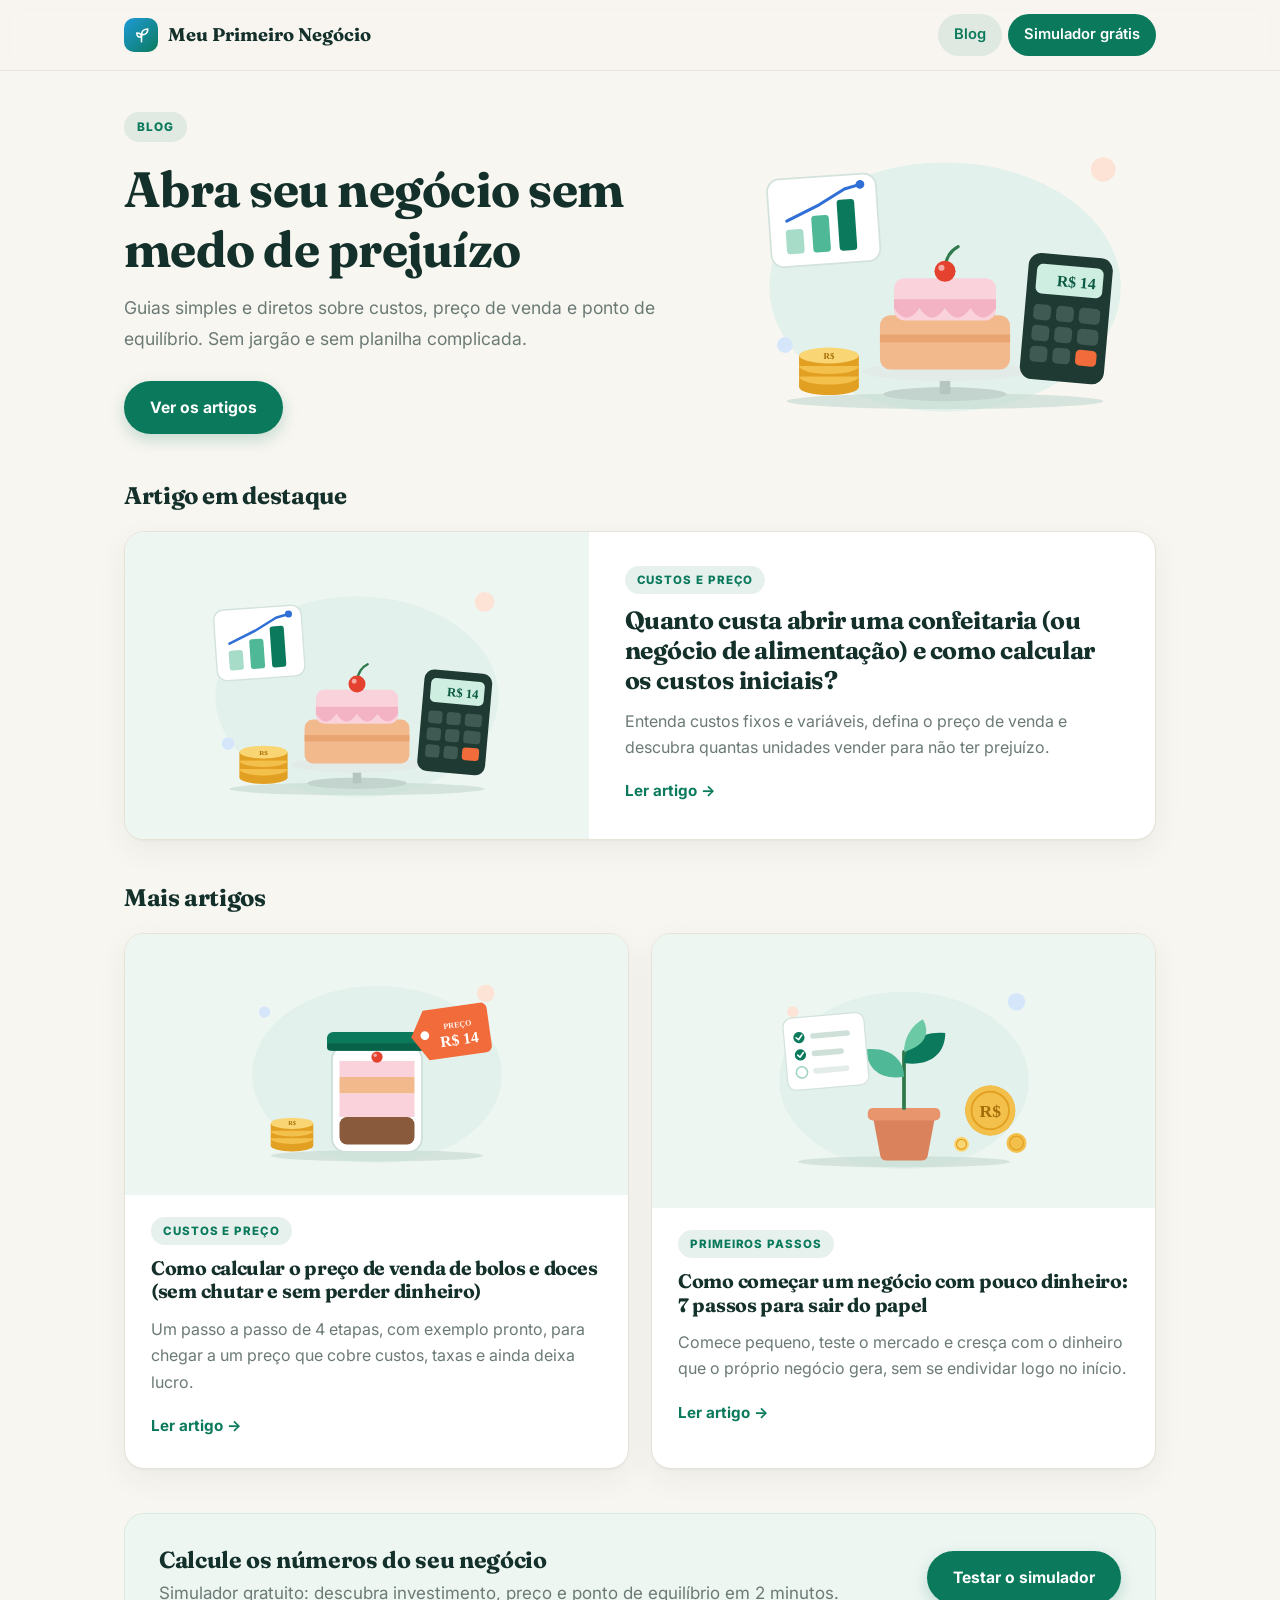
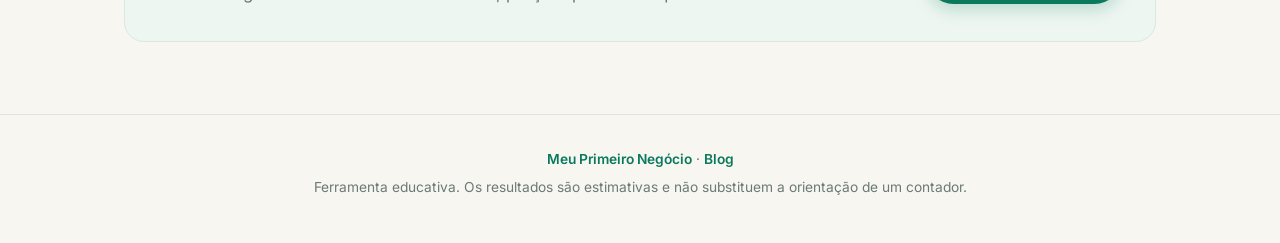
==== commit b36a3327: "Add files via upload" ====
--- a/blog.html
+++ b/blog.html
@@ -36,15 +36,15 @@
         <span class="eyebrow">Blog</span>
         <h1>Abra seu negócio sem medo de prejuízo</h1>
         <p>Guias simples e diretos sobre custos, preço de venda e ponto de equilíbrio. Sem jargão e sem planilha complicada.</p>
-        <a class="btn" href="quanto-custa-abrir-confeitaria.html">Ler o artigo mais recente</a>
+        <a class="btn" href="#artigos">Ver os artigos</a>
       </div>
       <div class="hero-art art">
-        <img src="hero-negocio.svg" alt="Ilustração de um bolo, uma calculadora, moedas e um gráfico de crescimento">
+        <img class="photo" src="foto-capa.jpg" alt="Confeiteira preparando doces na cozinha" onerror="this.onerror=null;this.src='hero-negocio.svg';this.classList.remove('photo')">
       </div>
     </div>
   </section>
 
-  <main class="container">
+  <main class="container" id="artigos">
     <div class="section-head">
       <h2 class="section-title">Artigo em destaque</h2>
     </div>
@@ -52,7 +52,7 @@
     <a class="post-card" href="quanto-custa-abrir-confeitaria.html">
       <div class="post-thumb">
         <div class="art">
-          <img src="hero-negocio.svg" alt="Ilustração de confeitaria, calculadora e moedas">
+          <img class="photo" src="foto-capa.jpg" alt="Confeiteira preparando doces na cozinha" onerror="this.onerror=null;this.src='hero-negocio.svg';this.classList.remove('photo')">
         </div>
       </div>
       <div class="post-body">
@@ -63,7 +63,38 @@
       </div>
     </a>
 
-    <div class="soon">Novos artigos em breve: preço de venda, margem de lucro e como começar com pouco dinheiro.</div>
+    <div class="section-head">
+      <h2 class="section-title">Mais artigos</h2>
+    </div>
+
+    <div class="post-grid">
+      <a class="post-card compact" href="como-calcular-preco-de-venda-bolo-doces.html">
+        <div class="post-thumb">
+          <div class="art">
+            <img class="photo" src="foto-preco.jpg" alt="Bolo no pote com etiqueta de preço" onerror="this.onerror=null;this.src='preco-venda.svg';this.classList.remove('photo')">
+          </div>
+        </div>
+        <div class="post-body">
+          <span class="tag">Custos e preço</span>
+          <h3>Como calcular o preço de venda de bolos e doces (sem chutar e sem perder dinheiro)</h3>
+          <p>Um passo a passo de 4 etapas, com exemplo pronto, para chegar a um preço que cobre custos, taxas e ainda deixa lucro.</p>
+          <span class="read-more">Ler artigo →</span>
+        </div>
+      </a>
+      <a class="post-card compact" href="como-comecar-negocio-com-pouco-dinheiro.html">
+        <div class="post-thumb">
+          <div class="art">
+            <img class="photo" src="foto-comecar.jpg" alt="Empreendedora organizando o primeiro lote de produtos" onerror="this.onerror=null;this.src='comecar-pouco.svg';this.classList.remove('photo')">
+          </div>
+        </div>
+        <div class="post-body">
+          <span class="tag">Primeiros passos</span>
+          <h3>Como começar um negócio com pouco dinheiro: 7 passos para sair do papel</h3>
+          <p>Comece pequeno, teste o mercado e cresça com o dinheiro que o próprio negócio gera, sem se endividar logo no início.</p>
+          <span class="read-more">Ler artigo →</span>
+        </div>
+      </a>
+    </div>
 
     <section class="banner">
       <div>
--- a/blog-style.css
+++ b/blog-style.css
@@ -415,3 +415,55 @@
   .article h2 { font-size: 1.4rem; }
   .bar-legend { flex-direction: column; gap: 2px; }
 }
+
+/* ---------- Modo foto (quando foto-capa.jpg existe) ---------- */
+.art img.photo { object-fit: cover; border-radius: 20px; }
+.hero-art.art img.photo { box-shadow: var(--shadow); }
+.post-thumb:has(img.photo) { padding: 0; }
+.post-thumb:has(img.photo) .art { max-width: none; aspect-ratio: auto; height: 100%; min-height: 260px; }
+.post-thumb:has(img.photo) .art img { border-radius: 0; }
+.cover:has(img.photo) { padding: 0; background: none; }
+.cover:has(img.photo) .art { max-width: none; aspect-ratio: 16 / 9; }
+
+/* ---------- Tabelas, listas dentro de cartões, relacionados ---------- */
+.table-wrap { overflow-x: auto; margin: 6px 0 22px; border: 1px solid var(--border); border-radius: 16px; background: var(--card); box-shadow: var(--shadow); }
+.article table { width: 100%; border-collapse: collapse; font-size: 0.97rem; }
+.article th, .article td { padding: 12px 18px; text-align: left; border-bottom: 1px solid var(--border); }
+.article thead th { background: var(--tint); color: var(--ink); font-size: 0.84rem; letter-spacing: 0.02em; }
+.article tbody tr:last-child td { border-bottom: 0; }
+.article tfoot td { background: #eaf4ef; color: var(--ink); font-weight: 800; border-top: 2px solid #cfe5da; border-bottom: 0; }
+.article .num { text-align: right; white-space: nowrap; font-variant-numeric: tabular-nums; }
+
+.bar .fee { background: #e0a458; }
+.legend { list-style: none; padding: 0; margin: 12px 0 0; display: flex; flex-wrap: wrap; gap: 8px 22px; font-size: 0.88rem; color: var(--muted); }
+.legend li { margin: 0; display: flex; align-items: center; gap: 8px; }
+.legend i { width: 12px; height: 12px; border-radius: 4px; display: inline-block; }
+.legend b { color: var(--ink); }
+
+.duo-item ul { margin: 6px 0 0; padding-left: 18px; font-size: 0.95rem; color: var(--muted); }
+.duo-item li { margin-bottom: 4px; }
+
+.related { margin: 44px 0 8px; }
+.related h3 { font-size: 1.25rem; margin: 0 0 14px; }
+.related-grid { display: grid; grid-template-columns: 1fr 1fr; gap: 14px; }
+.related-grid a { display: flex; flex-direction: column; gap: 8px; text-decoration: none; background: var(--card); border: 1px solid var(--border); border-radius: 16px; padding: 18px 20px; transition: transform 0.2s ease, box-shadow 0.2s ease; }
+.related-grid a:hover { transform: translateY(-2px); box-shadow: var(--shadow); }
+.related-grid strong { color: var(--ink); font-family: "Fraunces", Georgia, serif; font-size: 1.05rem; line-height: 1.3; }
+.related-grid span { color: var(--green); font-weight: 700; font-size: 0.9rem; }
+
+/* Grade de artigos no blog */
+.post-grid { display: grid; grid-template-columns: repeat(2, 1fr); gap: 22px; }
+.post-card.compact { grid-template-columns: 1fr; }
+.post-card.compact .post-thumb { padding: 18px; }
+.post-card.compact .post-thumb .art { max-width: 300px; }
+.post-card.compact .post-thumb:has(img.photo) { padding: 0; }
+.post-card.compact .post-thumb:has(img.photo) .art { max-width: none; aspect-ratio: 16 / 9; height: auto; min-height: 0; }
+.post-card.compact .post-body { padding: 22px 26px 28px; justify-content: flex-start; }
+.post-card.compact .post-body h3 { font-size: 1.22rem; }
+
+@media (max-width: 820px) {
+  .post-grid { grid-template-columns: 1fr; }
+  .related-grid { grid-template-columns: 1fr; }
+  .article th, .article td { padding: 10px 12px; }
+}
+.post-card + .section-head { margin-top: 44px; }
